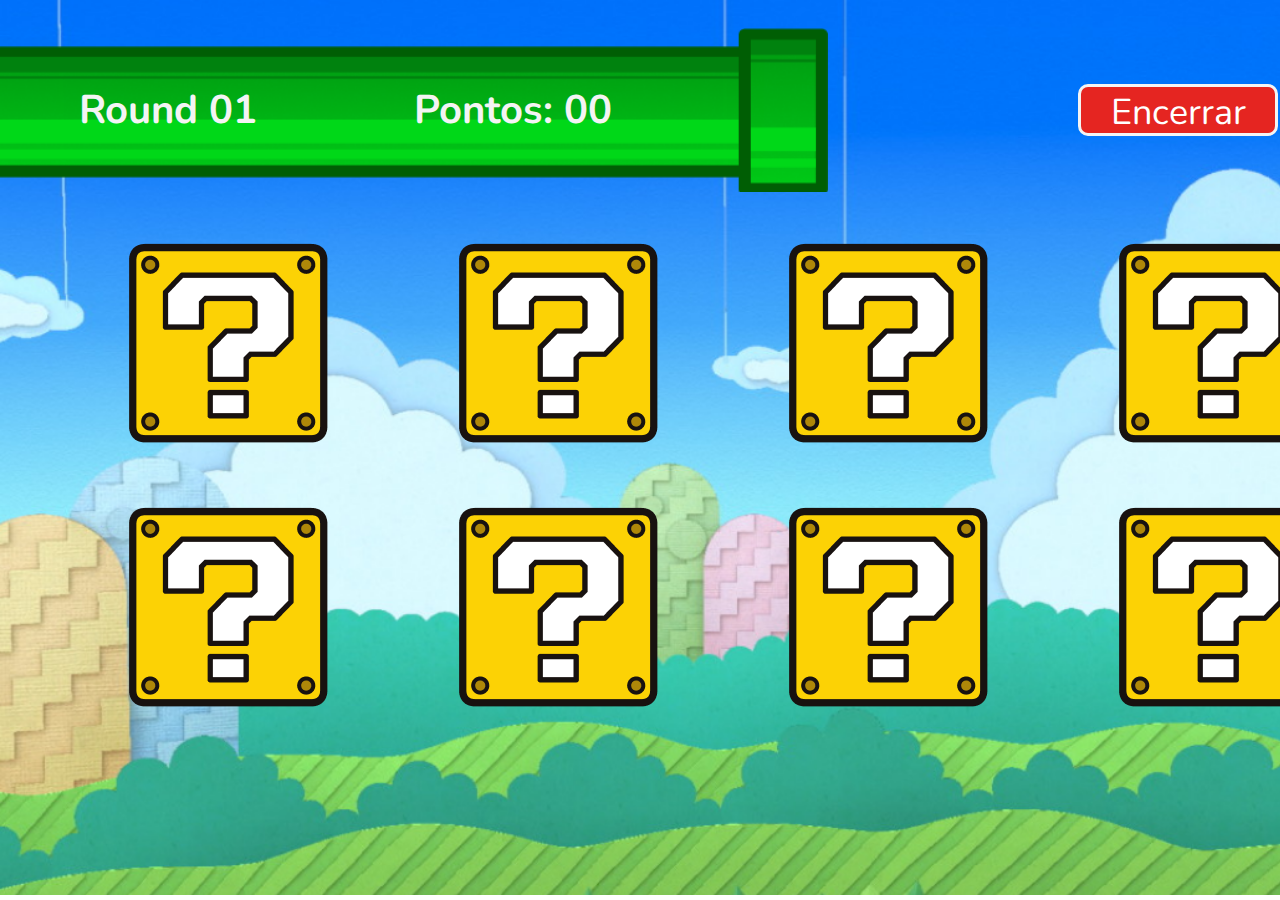
==== jogo.html @ b80ad497 "Criando card com js" ====
<!DOCTYPE html>
<html lang="en">
  <head>
    <meta charset="UTF-8" />
    <meta http-equiv="X-UA-Compatible" content="IE=edge" />
    <meta name="viewport" content="width=device-width, initial-scale=1.0" />
    <link rel="preconnect" href="https://fonts.googleapis.com">
    <link rel="preconnect" href="https://fonts.gstatic.com" crossorigin>
    <link href="https://fonts.googleapis.com/css2?family=Inter&family=Nunito&display=swap" rel="stylesheet">
    <link rel="stylesheet" href="./src/css/reset.css">
    <link rel="stylesheet" href="./src/css/style.css">
    
    <title>Jogo da Memória</title>
  </head>
  <body>
    <header class="placar flex">
      <div class="flex flex__around placar__texto">
        <p>Round <span>01</span></p>
        <p>Pontos: <span>00</span></p>
      </div>
      <button class="placar__btn">Encerrar</butto>
    </header>

    <main class="cartas" id="main" cartas-memoria>
   <!--    <img cartas-memoria src="./src/img/QuestionBlock.png" alt="Carta de memória" /> -->
    </main>
    <script src="/src/js/dataBase--card.js"></script>
    <script src="/src/js/main.js"></script>
  </body>
</html>
---- src/css/style.css ----
@font-face {
   font-family: pixel;
   src: url(../font/Outer\ Space.ttf);
 }

 @font-face {
   font-family: regular;
   src: url(../font/nunito.semibold.ttf);
 }

 @font-face {
   font-family: negrito;
   src: url(../font/nunito.bold.ttf);
 }

 @font-face {
   font-family: blackx;
   src: url(../font/nunito.black.ttf);
 }

 body {
   font-family: 'Nunito', sans-serif;
   height: 98vh;
 }

 body {
   background-image: url(../img/bg.png);
   background-repeat: no-repeat;
   background-size: cover;
   justify-content: center;
   align-items: center;
 }

 .flex {
   display: flex;
 }

 .flex__around {
   justify-content: space-around;
 }


 .fundo__branco {
   width: 80%;
   background: rgba(244, 244, 244, 0.5);
   border-radius: 10px;
   padding: 10.1vh;
 }

 .logo {
   flex-direction: column;
   align-items: center;
   gap: 65px;
 }

 .logo__mario {
   width: 25em;
   height: 11.48375em;
 }

 .logo__nome {
   font-family: pixel;
   color: blue;
   font-weight: 600;
   font-size: 5.3vh;
 }

 .logo__funcao {
   font-family: pixel;
 }

 .logo__texto {
   font-family: Nunito, sans-serif;
   font-weight: 700;
   font-size: 32px;
   line-height: 44px;
   text-align: center;

 }

 .logo__btn {
   background: #049CD8;
   border: 3px solid #F4F4F4;
   border-radius: 10px;
   box-sizing: border-box;
   width: 400px;
   height: 104px;
   text-align: center;
   font-weight: 900;
   font-size: 64px;
   line-height: 87px;
   color: #FFFFFF;
   border: none;
   margin-top: 24%;
   font-family: negrito;
   /* font-weight: 700; */
   cursor: pointer; 
  }


 /* Termina o css da pag. index */

 .placar {
  background-image: url(../img/Pipe.png);
  background-repeat: no-repeat;
  background-position: left;
  background-size: 828px;
  Width: 100%;
  height: 22%;
  font-family: Nunito;
  font-weight: 700;
  color: #F4F4F4;
  font-size: 40px;
  line-height: 55px;
  align-items: center;
  margin-top: 13px;
 }

 .placar__texto{
  width: 54%;
 }

 .placar__btn {
   background: #E52521;
   border: 3px solid #F4F4F4;
   border-radius: 10px;
   box-sizing: border-box;
   width: 200px;
   height: 52px;
   font-family: Nunito;
   font-weight: 400;
   font-size: 36px;
   line-height: 49px;
   text-align: center;
   color: #FFFFFF;
   margin-left: 43vh;
   cursor: pointer;
 }

 .cartas{
  display: grid;
  grid-template-columns: 330px 330px 330px 330px;
  width: 80%;
  grid-row-gap: 64px;
  margin: 36px auto;
 }
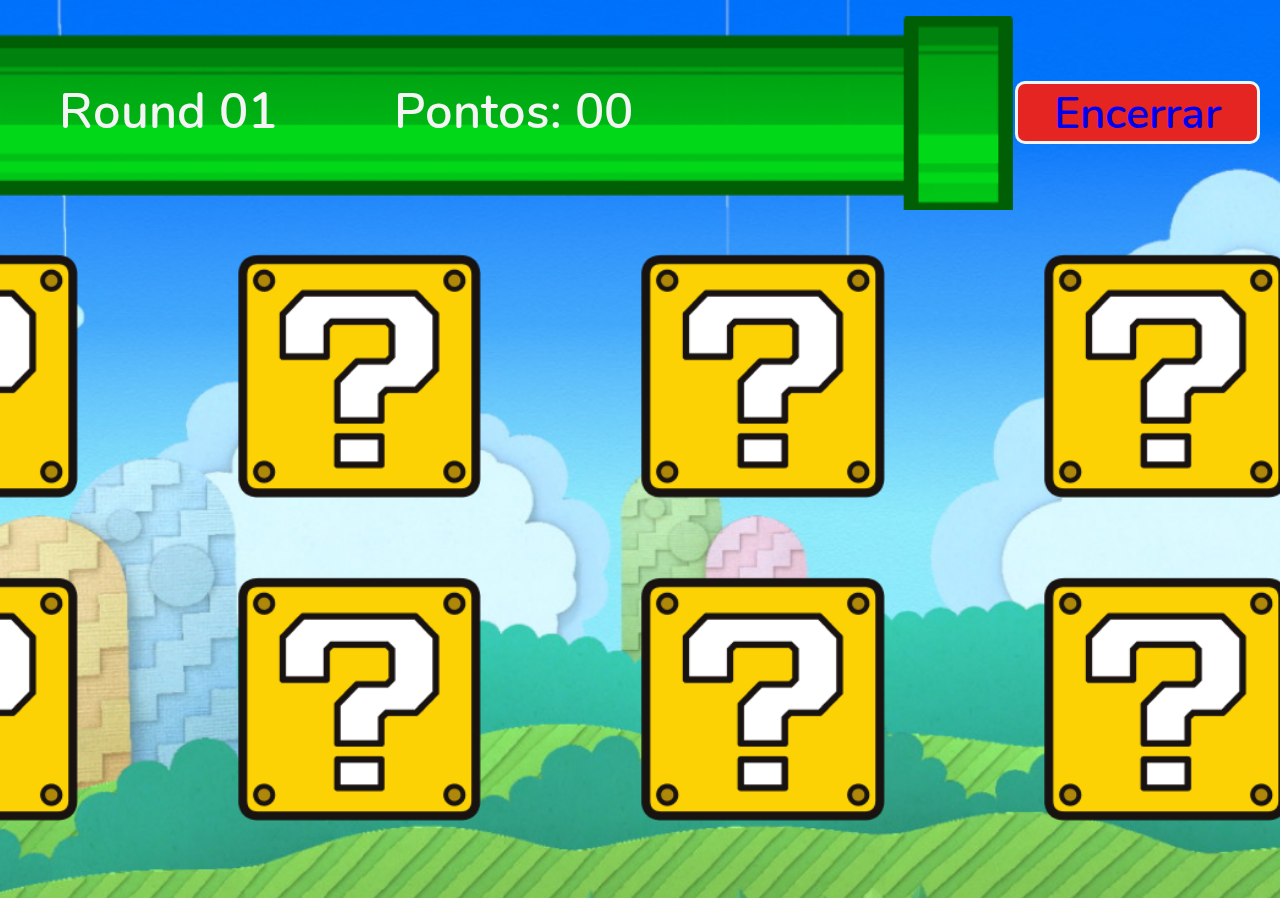
==== commit 9dde926f: "Adaptando para medidas responsivas" ====
--- a/jogo.html
+++ b/jogo.html
@@ -4,27 +4,29 @@
     <meta charset="UTF-8" />
     <meta http-equiv="X-UA-Compatible" content="IE=edge" />
     <meta name="viewport" content="width=device-width, initial-scale=1.0" />
-    <link rel="preconnect" href="https://fonts.googleapis.com">
-    <link rel="preconnect" href="https://fonts.gstatic.com" crossorigin>
-    <link href="https://fonts.googleapis.com/css2?family=Inter&family=Nunito&display=swap" rel="stylesheet">
     <link rel="stylesheet" href="./src/css/reset.css">
     <link rel="stylesheet" href="./src/css/style.css">
     
     <title>Jogo da Memória</title>
+
   </head>
+
   <body>
+    
     <header class="placar flex">
       <div class="flex flex__around placar__texto">
         <p>Round <span>01</span></p>
-        <p>Pontos: <span>00</span></p>
+        <p>Pontos: <span id="pontos">00</span></p>
       </div>
-      <button class="placar__btn">Encerrar</butto>
+      <button class="placar__btn"><a href="./jogo.html">Encerrar</a></butto>
     </header>
 
-    <main class="cartas" id="main" cartas-memoria>
-   <!--    <img cartas-memoria src="./src/img/QuestionBlock.png" alt="Carta de memória" /> -->
+    <main class="cartas" id="cartas-memoria" >
+   <!--    <img src="./src/img/QuestionBlock.png" alt="Carta de memória" /> -->
     </main>
-    <script src="/src/js/dataBase--card.js"></script>
-    <script src="/src/js/main.js"></script>
+
+
+    <script src="src/js/dataBase--card.js"></script>
+    <script src="src/js/main.js"></script>
   </body>
 </html>
--- a/src/css/style.css
+++ b/src/css/style.css
@@ -19,7 +19,7 @@
  }
 
  body {
-   font-family: 'Nunito', sans-serif;
+   font-family: regular, sans-serif;
    height: 98vh;
  }
 
@@ -50,7 +50,7 @@
  .logo {
    flex-direction: column;
    align-items: center;
-   gap: 65px;
+   gap:  8.83vh;
  }
 
  .logo__mario {
@@ -70,10 +70,10 @@
  }
 
  .logo__texto {
-   font-family: Nunito, sans-serif;
+   font-family: regular, sans-serif;
    font-weight: 700;
-   font-size: 32px;
-   line-height: 44px;
+   font-size: 4.34vh;
+   line-height: 5.97vh;
    text-align: center;
 
  }
@@ -83,17 +83,16 @@
    border: 3px solid #F4F4F4;
    border-radius: 10px;
    box-sizing: border-box;
-   width: 400px;
-   height: 104px;
+   width: 54.34vh;
+   height: 14.13;
    text-align: center;
    font-weight: 900;
-   font-size: 64px;
-   line-height: 87px;
+   font-size: 8.69vh;
+   line-height: 11.82vh;
    color: #FFFFFF;
    border: none;
    margin-top: 24%;
    font-family: negrito;
-   /* font-weight: 700; */
    cursor: pointer; 
   }
 
@@ -104,16 +103,16 @@
   background-image: url(../img/Pipe.png);
   background-repeat: no-repeat;
   background-position: left;
-  background-size: 828px;
+  background-size: 112.5vh;
   Width: 100%;
   height: 22%;
-  font-family: Nunito;
+  font-family: regular, sans-serif;
   font-weight: 700;
   color: #F4F4F4;
-  font-size: 40px;
-  line-height: 55px;
+  font-size: 5.43vh;
+  line-height: 7.47vh;
   align-items: center;
-  margin-top: 13px;
+  margin-top: 1.76vh;
  }
 
  .placar__texto{
@@ -125,22 +124,28 @@
    border: 3px solid #F4F4F4;
    border-radius: 10px;
    box-sizing: border-box;
-   width: 200px;
-   height: 52px;
-   font-family: Nunito;
+   width: 27.17vh;
+   height: 7vh;
+   font-family: regular;
    font-weight: 400;
-   font-size: 36px;
-   line-height: 49px;
+   font-size: 4.89vh;
+   line-height: 6.65vh;
    text-align: center;
    color: #FFFFFF;
-   margin-left: 43vh;
+   margin-left: 36vh;
    cursor: pointer;
  }
 
  .cartas{
   display: grid;
-  grid-template-columns: 330px 330px 330px 330px;
+  grid-template-columns: 44.83vh 44.83vh 44.83vh 44.83vh;
   width: 80%;
-  grid-row-gap: 64px;
-  margin: 36px auto;
+  grid-row-gap: 8.69vh;
+  margin: 4.89vh auto;
+  justify-content: center;
+ }
+
+ main img{
+  height: 27.17vh;
+  width: 27.17vh;
  }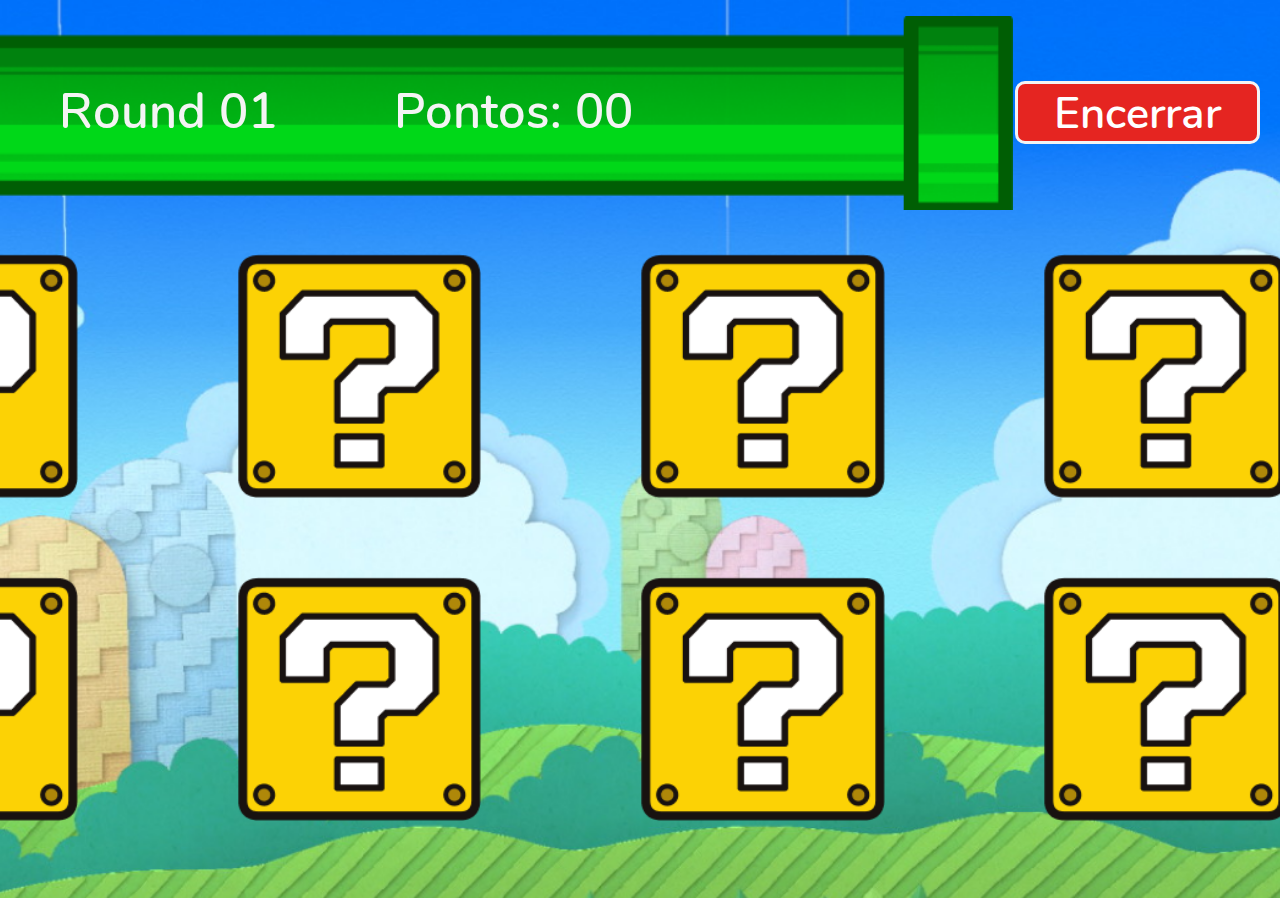
==== commit 340bc6fe: "Add função aos btn" ====
--- a/jogo.html
+++ b/jogo.html
@@ -18,7 +18,7 @@
         <p>Round <span>01</span></p>
         <p>Pontos: <span id="pontos">00</span></p>
       </div>
-      <button class="placar__btn"><a href="./jogo.html">Encerrar</a></butto>
+      <button class="placar__btn" id="encerrar">Encerrar</butto>
     </header>
 
     <main class="cartas" id="cartas-memoria" >
